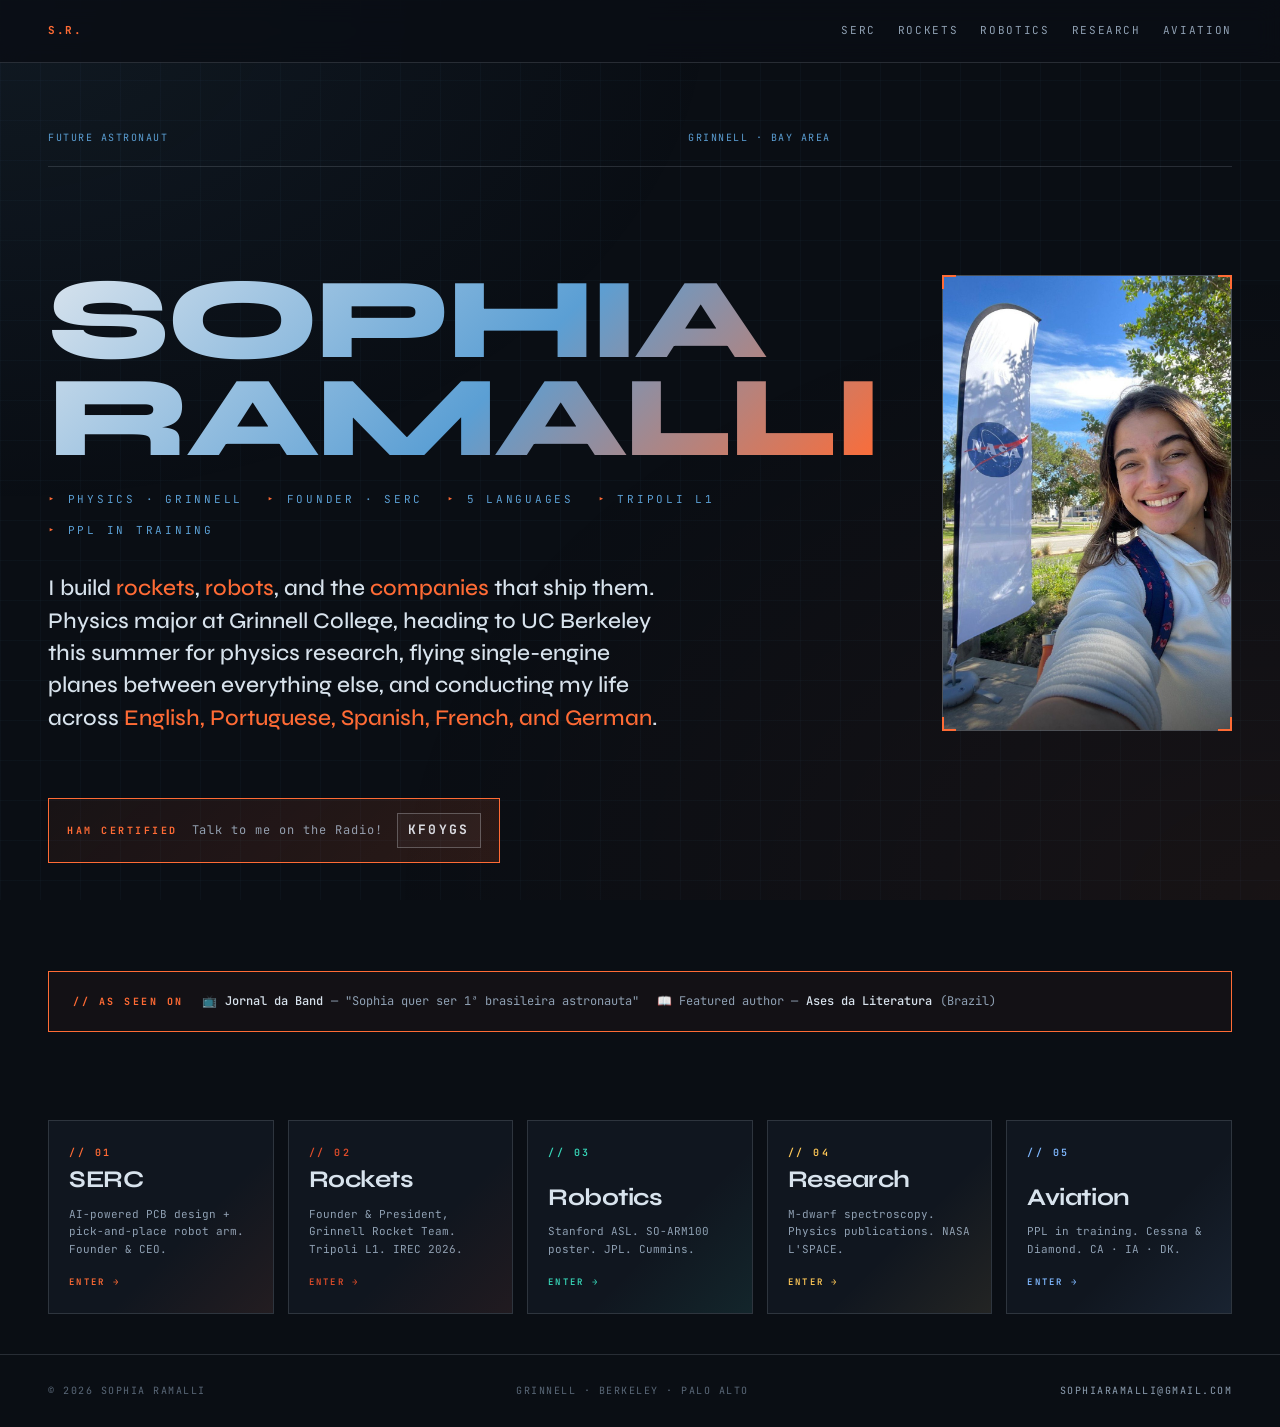
==== index.html @ 8f694594 "Update index.html" ====
<!DOCTYPE html>
<html lang="en">
<head>
<meta charset="UTF-8">
<meta name="viewport" content="width=device-width, initial-scale=1.0">
<meta name="description" content="Sophia Ramalli — Physics at Grinnell, Founder & CEO of SERC, rocket builder, aspiring astronaut, pilot in training.">
<meta property="og:title" content="Sophia Ramalli">
<meta property="og:description" content="Physics. Rockets. Robots. Research. Aviation.">
<title>Sophia Ramalli</title>
<link rel="preconnect" href="https://fonts.googleapis.com">
<link rel="preconnect" href="https://fonts.gstatic.com" crossorigin>
<link href="https://fonts.googleapis.com/css2?family=JetBrains+Mono:wght@400;500;600;700&family=Syne:wght@500;600;700;800&display=swap" rel="stylesheet">
<link rel="stylesheet" href="styles.css">
<style>
.home-wrap{min-height:100vh;padding:90px 48px 40px}
.home-inner{max-width:1400px;margin:0 auto}

.home-hero{padding:40px 0 40px;display:grid;grid-template-columns:1.2fr 1fr;gap:64px;align-items:center}
.home-meta{display:grid;grid-template-columns:1fr 1fr 1fr;gap:20px;padding-bottom:20px;border-bottom:1px solid var(--line);font-size:10px;letter-spacing:0.15em;text-transform:uppercase;color:var(--accent);margin-bottom:40px;grid-column:1/-1}
.home-meta .c{text-align:center;color:var(--text)}
.home-meta .r{text-align:right}

.home-name{font-family:'Syne',sans-serif;font-size:clamp(3rem,9vw,7.5rem);line-height:0.85;font-weight:800;letter-spacing:-0.035em;background:linear-gradient(135deg,var(--text) 0%,var(--accent) 55%,var(--hot) 100%);-webkit-background-clip:text;-webkit-text-fill-color:transparent;background-clip:text}
.home-tags{margin-top:24px;font-size:11px;letter-spacing:0.25em;text-transform:uppercase;color:var(--accent);display:flex;flex-wrap:wrap;gap:14px 24px}
.home-tags span::before{content:'▸ ';color:var(--hot)}
.home-bio{margin-top:32px;max-width:620px;font-family:'Syne',sans-serif;font-size:clamp(1.1rem,1.8vw,1.4rem);line-height:1.45;font-weight:500;color:var(--text)}
.home-bio em{color:var(--hot);font-style:normal}

.home-hero-img{position:relative;border:1px solid var(--line-strong)}
.home-hero-img img{display:block;width:100%;height:auto}
.home-hero-img .corner{position:absolute;width:14px;height:14px;border-color:var(--hot)}

.media-strip{margin-top:16px;padding:20px 24px;border:1px solid var(--hot);background:rgba(255,107,53,0.04);display:flex;gap:18px;align-items:center;flex-wrap:wrap;grid-column:1/-1}
.media-strip .label{font-size:10px;letter-spacing:0.25em;color:var(--hot);text-transform:uppercase;font-weight:700}
.media-strip .item{font-size:12px;color:var(--text-dim);display:flex;align-items:center;gap:8px}
.media-strip .item b{color:var(--text);font-weight:500}

/* tiles */
.tiles{display:grid;grid-template-columns:repeat(5,1fr);gap:14px;margin-top:48px}
.tile{position:relative;background:var(--bg-card);border:1px solid var(--line);padding:24px 20px;min-height:180px;display:flex;flex-direction:column;justify-content:space-between;transition:all .3s;overflow:hidden}
.tile::before{content:'';position:absolute;inset:0;background:linear-gradient(135deg,transparent 60%,var(--tile-color,var(--hot)) 100%);opacity:0.08;transition:opacity .3s;pointer-events:none}
.tile:hover{border-color:var(--tile-color,var(--hot));transform:translateY(-4px)}
.tile:hover::before{opacity:0.2}
.tile-num{font-size:10px;letter-spacing:0.25em;color:var(--tile-color);text-transform:uppercase;font-weight:600}
.tile-title{font-family:'Syne',sans-serif;font-size:1.5rem;font-weight:700;letter-spacing:-0.02em;color:var(--text);margin-top:auto}
.tile-desc{color:var(--text-dim);font-size:11px;line-height:1.6;margin-top:6px}
.tile-arrow{margin-top:16px;font-size:9px;letter-spacing:0.25em;text-transform:uppercase;color:var(--tile-color);font-weight:600}
.tile.serc    {--tile-color:#FF6B35}
.tile.rockets {--tile-color:#E14D2A}
.tile.robotics{--tile-color:#37D6B8}
.tile.research{--tile-color:#FFC857}
.tile.aviation{--tile-color:#7FB8FF}

@media(max-width:1100px){
  .home-hero{grid-template-columns:1fr;gap:32px}
  .tiles{grid-template-columns:repeat(3,1fr)}
}
@media(max-width:768px){
  .home-wrap{padding:80px 20px 30px}
  .tiles{grid-template-columns:repeat(2,1fr)}
  .media-strip{flex-direction:column;align-items:flex-start;gap:8px}
}
@media(max-width:480px){.tiles{grid-template-columns:1fr}}
</style>
</head>
<body class="page-home">

<nav>
  <a class="brand" href="index.html">S.R.</a>
  <div class="links">
    <a href="serc.html">SERC</a>
    <a href="rockets.html">Rockets</a>
    <a href="robotics.html">Robotics</a>
    <a href="research.html">Research</a>
    <a href="aviation.html">Aviation</a>
  </div>
</nav>

<main>
<div class="home-wrap">
<div class="home-inner">

  <div class="home-hero">
    <header class="home-meta">
      <div>Future Astronaut</div>
      <div class="r">Grinnell · Bay Area</div>
    </header>

    <div>
      <h1 class="home-name">SOPHIA<br>RAMALLI</h1>
      <div class="home-tags">
        <span>Physics · Grinnell</span>
        <span>Founder · SERC</span>
        <span>5 languages</span>
        <span>Tripoli L1</span>
        <span>PPL in training</span>
      </div>
      <p class="home-bio">
        I build <em>rockets</em>, <em>robots</em>, and the <em>companies</em> that ship them. Physics major at Grinnell College, heading to UC Berkeley this summer for physics research, flying single-engine planes between everything else, and conducting my life across <em>English, Portuguese, Spanish, French, and German</em>.
      </p>
    </div>

    <div class="home-hero-img">
      <span class="corner tl"></span><span class="corner tr"></span>
      <span class="corner bl"></span><span class="corner br"></span>
      <img src="images/nasa_flag_selfie.jpg" alt="Sophia at NASA, standing next to a NASA flag" loading="lazy">
    </div>

      <div class="ham-banner">
  <span class="ham-label">HAM CERTIFIED</span>
  <span class="ham-text">Talk to me on the Radio!</span>
  <span class="ham-call">KF0YGS</span>
</div>

    <div class="media-strip">
      <span class="label">// AS SEEN ON</span>
      <span class="item">📺 <b>Jornal da Band</b> — "Sophia quer ser 1ª brasileira astronauta"</span>
      <span class="item">📖 Featured author — <b>Ases da Literatura</b> (Brazil)</span>
    </div>
  </div>

  <div class="tiles">
    <a class="tile serc" href="serc.html">
      <div class="tile-num">// 01</div>
      <div>
        <div class="tile-title">SERC</div>
        <div class="tile-desc">AI-powered PCB design + pick-and-place robot arm. Founder &amp; CEO.</div>
        <div class="tile-arrow">Enter →</div>
      </div>
    </a>
    <a class="tile rockets" href="rockets.html">
      <div class="tile-num">// 02</div>
      <div>
        <div class="tile-title">Rockets</div>
        <div class="tile-desc">Founder &amp; President, Grinnell Rocket Team. Tripoli L1. IREC 2026.</div>
        <div class="tile-arrow">Enter →</div>
      </div>
    </a>
    <a class="tile robotics" href="robotics.html">
      <div class="tile-num">// 03</div>
      <div>
        <div class="tile-title">Robotics</div>
        <div class="tile-desc">Stanford ASL. SO-ARM100 poster. JPL. Cummins.</div>
        <div class="tile-arrow">Enter →</div>
      </div>
    </a>
    <a class="tile research" href="research.html">
      <div class="tile-num">// 04</div>
      <div>
        <div class="tile-title">Research</div>
        <div class="tile-desc">M-dwarf spectroscopy. Physics publications. NASA L'SPACE.</div>
        <div class="tile-arrow">Enter →</div>
      </div>
    </a>
    <a class="tile aviation" href="aviation.html">
      <div class="tile-num">// 05</div>
      <div>
        <div class="tile-title">Aviation</div>
        <div class="tile-desc">PPL in training. Cessna &amp; Diamond. CA · IA · DK.</div>
        <div class="tile-arrow">Enter →</div>
      </div>
    </a>
  </div>

</div>
</div>
</main>

<footer>
  <span>© 2026 Sophia Ramalli</span>
  <span>Grinnell · Berkeley · Palo Alto</span>
  <span><a href="mailto:sophiaramalli@gmail.com">sophiaramalli@gmail.com</a></span>
</footer>

</body>
</html>
---- styles.css ----
/* ===== BASE ===== */
*,*::before,*::after{margin:0;padding:0;box-sizing:border-box}
:root{
  --bg:#0A0E14;
  --bg-alt:#0E141C;
  --bg-card:#10161F;
  --text:#D8E3ED;
  --text-dim:#8FA0B3;
  --text-mute:#5A6878;
  --accent:#5B9FD4;
  --hot:#FF6B35;
  --hot-dim:rgba(255,107,53,0.12);
  --line:rgba(216,227,237,0.15);
  --line-strong:rgba(216,227,237,0.3);
}
html{scroll-behavior:smooth}
body{
  background:var(--bg);color:var(--text);
  font-family:'JetBrains Mono',monospace;font-size:14px;line-height:1.6;
  overflow-x:hidden;min-height:100vh;
  --theme-accent:var(--hot);
}
body.page-home     {--theme-accent:#FF6B35}
body.page-serc     {--theme-accent:#FF6B35}
body.page-rockets  {--theme-accent:#E14D2A}
body.page-robotics {--theme-accent:#37D6B8}
body.page-research {--theme-accent:#FFC857}
body.page-industry {--theme-accent:#A78BFA}
body.page-impact   {--theme-accent:#F472B6}
body.page-aviation {--theme-accent:#7FB8FF}

body::before{content:'';position:fixed;inset:0;background-image:linear-gradient(rgba(100,160,200,0.04) 1px,transparent 1px),linear-gradient(90deg,rgba(100,160,200,0.04) 1px,transparent 1px);background-size:40px 40px;pointer-events:none;z-index:0}
body::after{content:'';position:fixed;inset:0;background:radial-gradient(ellipse at top left,rgba(91,159,212,0.08) 0%,transparent 40%),radial-gradient(ellipse at bottom right,rgba(255,107,53,0.06) 0%,transparent 50%);pointer-events:none;z-index:0}
main,nav,footer{position:relative;z-index:1}
a{color:inherit;text-decoration:none}

/* ===== NAV ===== */
nav{position:fixed;top:0;left:0;right:0;z-index:100;padding:18px 48px;display:flex;justify-content:space-between;align-items:center;background:rgba(10,14,20,0.85);backdrop-filter:blur(12px);border-bottom:1px solid var(--line);font-size:11px;letter-spacing:0.15em;text-transform:uppercase}
nav .brand{color:var(--theme-accent);font-weight:700}
nav .links{display:flex;gap:22px}
nav .links a{color:var(--text-dim);transition:color .2s;padding:4px 0}
nav .links a:hover{color:var(--theme-accent)}
nav .links a.active{color:var(--text);border-bottom:1px solid var(--theme-accent)}
@media(max-width:900px){nav{padding:14px 18px;font-size:10px}nav .links{gap:10px}}
@media(max-width:520px){nav .links{display:none}nav::after{content:'☰';color:var(--theme-accent);font-size:18px}}

/* ===== FRAME CORNERS ===== */
.corner{position:absolute;width:16px;height:16px;border-color:var(--theme-accent);pointer-events:none}
.corner.tl{top:-1px;left:-1px;border-top:2px solid;border-left:2px solid}
.corner.tr{top:-1px;right:-1px;border-top:2px solid;border-right:2px solid}
.corner.bl{bottom:-1px;left:-1px;border-bottom:2px solid;border-left:2px solid}
.corner.br{bottom:-1px;right:-1px;border-bottom:2px solid;border-right:2px solid}

/* ===== PAGE HEADER ===== */
.page-header{padding:140px 48px 40px;max-width:1400px;margin:0 auto}
.page-header .crumb{font-size:11px;letter-spacing:0.25em;color:var(--theme-accent);text-transform:uppercase;margin-bottom:24px}
.page-header h1{font-family:'Syne',sans-serif;font-size:clamp(3rem,9vw,7rem);font-weight:800;letter-spacing:-0.03em;line-height:0.9;background:linear-gradient(135deg,var(--text) 0%,var(--accent) 55%,var(--theme-accent) 100%);-webkit-background-clip:text;-webkit-text-fill-color:transparent;background-clip:text}
.page-header .tagline{margin-top:24px;color:var(--text-dim);font-size:1rem;max-width:720px;line-height:1.7}
.page-header .tagline em{color:var(--text);font-style:normal;font-weight:500}
@media(max-width:768px){.page-header{padding:110px 20px 30px}}

.ham-banner{
  display:flex;
  align-items:center;
  gap:14px;
  flex-wrap:wrap;
  margin-bottom:28px;
  padding:14px 18px;
  border:1px solid var(--hot);
  background:rgba(255,107,53,0.06);
  width:fit-content;
  position:relative;
  overflow:hidden;
}

.ham-banner::before{
  content:'';
  position:absolute;
  inset:0;
  background:linear-gradient(
    135deg,
    transparent 0%,
    rgba(255,107,53,0.08) 100%
  );
  pointer-events:none;
}

.ham-label{
  font-size:10px;
  letter-spacing:0.25em;
  text-transform:uppercase;
  color:var(--hot);
  font-weight:700;
}

.ham-text{
  font-size:12px;
  color:var(--text-dim);
  letter-spacing:0.08em;
}

.ham-call{
  font-family:'JetBrains Mono', monospace;
  font-size:13px;
  font-weight:700;
  letter-spacing:0.18em;
  color:var(--text);
  padding:6px 10px;
  border:1px solid var(--line-strong);
  background:rgba(255,255,255,0.03);
}

/* ===== SECTIONS ===== */
section.block{padding:48px 48px 64px;max-width:1400px;margin:0 auto}
@media(max-width:768px){section.block{padding:32px 20px}}
.section-title{display:flex;align-items:baseline;gap:16px;margin-bottom:40px;padding-bottom:14px;border-bottom:1px solid var(--line-strong)}
.section-title .num{font-size:11px;letter-spacing:0.25em;color:var(--theme-accent)}
.section-title h2{font-family:'Syne',sans-serif;font-size:clamp(1.6rem,3.5vw,2.4rem);font-weight:700;letter-spacing:-0.02em;color:var(--text)}

/* ===== TELEMETRY STRIP ===== */
.tele-row{display:grid;grid-template-columns:repeat(4,1fr);gap:16px;margin:32px 0}
.tele{padding:16px 18px;border-left:2px solid var(--theme-accent);background:var(--bg-alt)}
.tele .l{font-size:9px;letter-spacing:0.25em;color:var(--accent);text-transform:uppercase}
.tele .v{font-family:'Syne',sans-serif;font-size:clamp(1.3rem,2.6vw,1.8rem);font-weight:700;color:var(--text);margin-top:6px;line-height:1}
@media(max-width:768px){.tele-row{grid-template-columns:repeat(2,1fr)}}

/* ===== CARDS ===== */
.card{background:var(--bg-card);border:1px solid var(--line);padding:28px;transition:border-color .3s,transform .3s}
.card:hover{border-color:var(--theme-accent);transform:translateY(-2px)}
.card-tag{font-size:10px;letter-spacing:0.25em;color:var(--theme-accent);text-transform:uppercase;margin-bottom:10px}
.card h3{font-family:'Syne',sans-serif;font-size:1.4rem;font-weight:700;letter-spacing:-0.015em;margin-bottom:8px;color:var(--text)}
.card p{color:var(--text-dim);font-size:13px;line-height:1.7}
.card .meta{margin-top:18px;padding-top:14px;border-top:1px solid var(--line);display:flex;gap:24px;font-size:10px;letter-spacing:0.15em;text-transform:uppercase;color:var(--accent);flex-wrap:wrap}
.card .meta b{color:var(--text);font-weight:500;display:block;font-size:13px;margin-top:4px}

/* ===== IMAGES ===== */
.img-wrap{position:relative;overflow:hidden;background:var(--bg-alt);border:1px solid var(--line)}
.img-wrap img{display:block;width:100%;height:auto;transition:transform .6s ease}
.img-wrap:hover img{transform:scale(1.03)}
.img-wrap .caption{position:absolute;left:0;right:0;bottom:0;padding:14px 18px;background:linear-gradient(transparent,rgba(10,14,20,0.95));font-size:11px;letter-spacing:0.1em;color:var(--text);text-transform:uppercase;line-height:1.5}
.img-wrap .caption b{color:var(--theme-accent);font-weight:600}
.img-hero{margin:32px 0;position:relative}
.img-hero img{width:100%;height:auto;display:block;border:1px solid var(--line-strong)}

/* ===== TIMELINE ===== */
.timeline{display:flex;flex-direction:column}
.tl-item{display:grid;grid-template-columns:160px 1fr;gap:32px;padding:22px 0;border-top:1px solid var(--line);transition:border-color .3s}
.tl-item:hover{border-top-color:var(--theme-accent)}
.tl-item:first-child{border-top:1px solid var(--line-strong)}
.tl-date{font-size:11px;letter-spacing:0.15em;color:var(--accent);text-transform:uppercase;padding-top:4px}
.tl-content .role{font-family:'Syne',sans-serif;font-size:1.3rem;font-weight:600;color:var(--text);letter-spacing:-0.01em}
.tl-content .org{color:var(--theme-accent);font-size:11px;letter-spacing:0.15em;text-transform:uppercase;margin-top:4px}
.tl-content .desc{color:var(--text-dim);margin-top:10px;font-size:13px;line-height:1.7}
@media(max-width:768px){.tl-item{grid-template-columns:1fr;gap:8px}}

/* ===== MEDIA STRIP (home) ===== */
.media-badges{display:flex;gap:10px;flex-wrap:wrap;margin-top:24px}
.media-badge{display:inline-flex;align-items:center;gap:8px;padding:6px 14px;border:1px solid var(--theme-accent);color:var(--theme-accent);font-size:10px;letter-spacing:0.2em;text-transform:uppercase;font-weight:600}

/* ===== FOOTER ===== */
footer{padding:28px 48px;border-top:1px solid var(--line);display:flex;justify-content:space-between;font-size:10px;letter-spacing:0.15em;text-transform:uppercase;color:var(--text-mute);gap:12px}
footer a{color:var(--text-dim)}
footer a:hover{color:var(--theme-accent)}
@media(max-width:768px){footer{padding:20px 18px;flex-direction:column;gap:6px;text-align:center}}

/* ===== GROUP DIVIDERS (subsection labels) ===== */
.group-divider{
  max-width:1400px;margin:48px auto 8px;padding:0 48px;
  display:flex;align-items:center;gap:18px;
  font-family:'JetBrains Mono',monospace;font-size:10px;letter-spacing:0.35em;text-transform:uppercase;
  color:var(--theme-accent);font-weight:700;
}
.group-divider::before{content:'';flex:0 0 28px;height:1px;background:var(--theme-accent);opacity:0.5}
.group-divider::after{content:'';flex:1;height:1px;background:var(--line)}
@media(max-width:768px){.group-divider{padding:0 20px;margin-top:32px}}

/* ===== REVEAL ===== */
@media(prefers-reduced-motion:no-preference){.reveal{opacity:0;transform:translateY(20px);transition:opacity .8s ease,transform .8s ease}.reveal.in{opacity:1;transform:translateY(0)}}

/* ===== CTA ===== */
.cta{display:inline-block;padding:12px 24px;border:1px solid var(--theme-accent);color:var(--theme-accent);font-size:11px;letter-spacing:0.2em;text-transform:uppercase;font-weight:600;transition:all .2s}
.cta:hover{background:var(--theme-accent);color:var(--bg)}
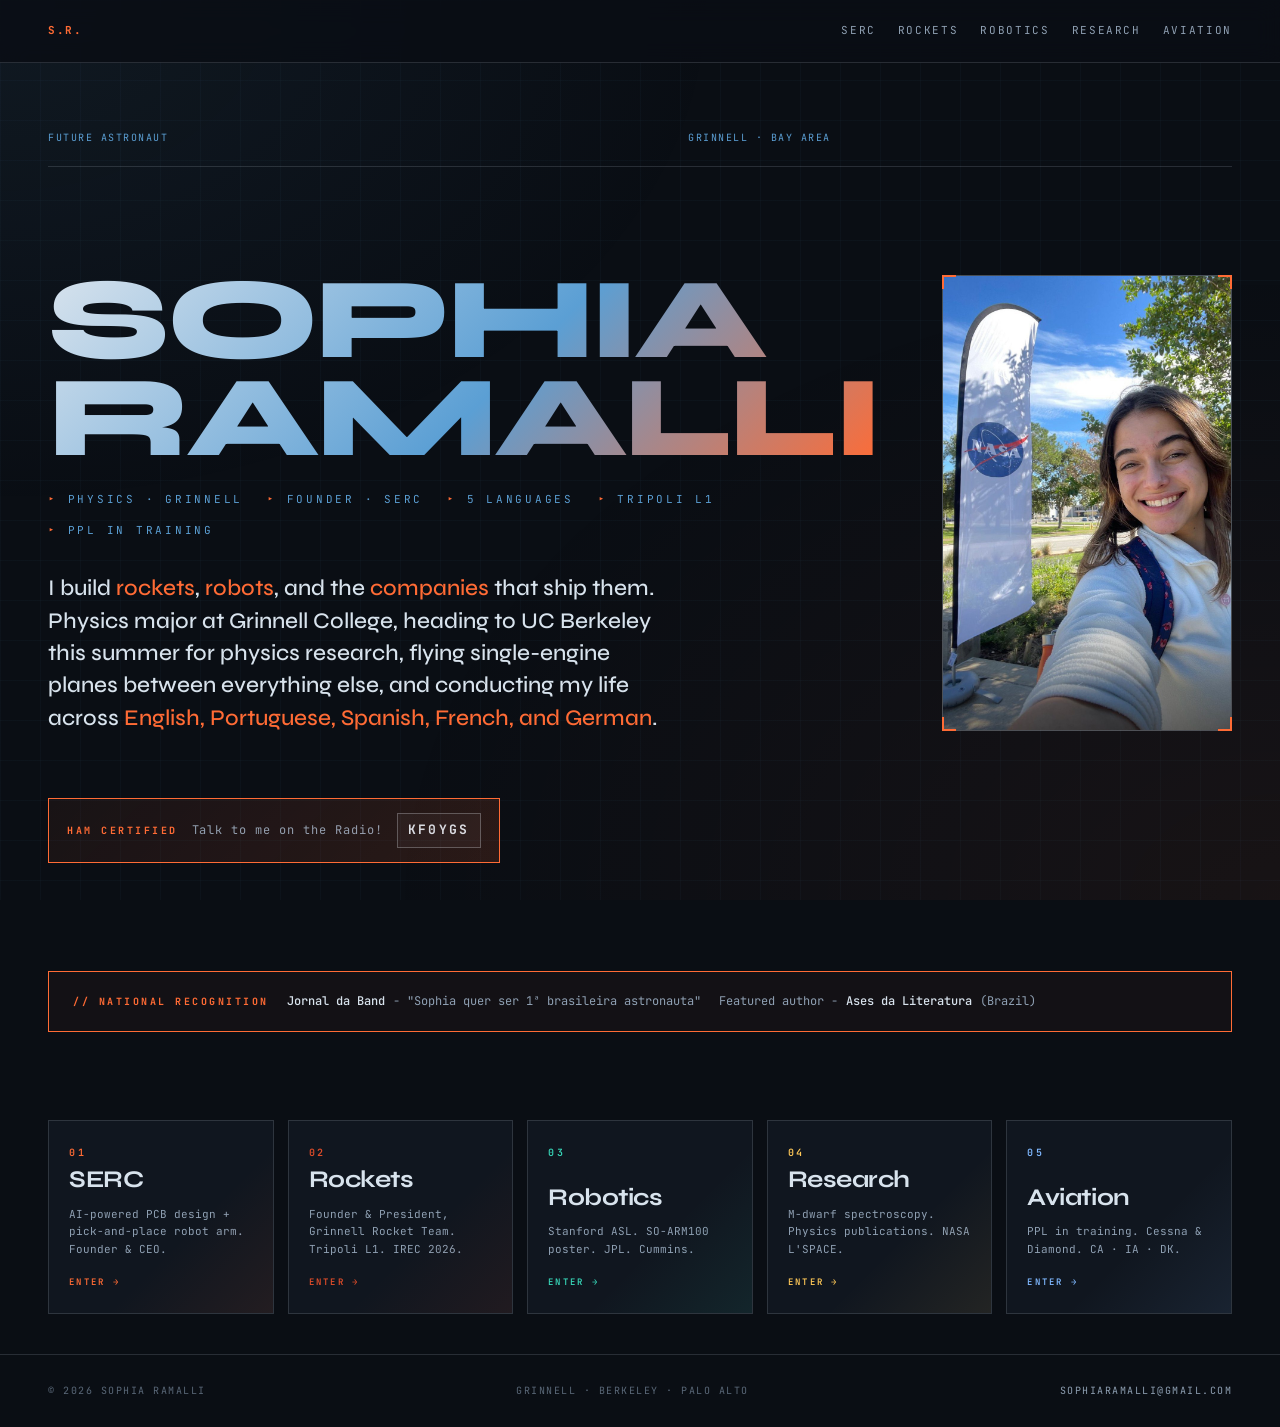
==== commit b8f46798: "Update index.html" ====
--- a/index.html
+++ b/index.html
@@ -113,15 +113,15 @@
 </div>
 
     <div class="media-strip">
-      <span class="label">// AS SEEN ON</span>
-      <span class="item">📺 <b>Jornal da Band</b> — "Sophia quer ser 1ª brasileira astronauta"</span>
-      <span class="item">📖 Featured author — <b>Ases da Literatura</b> (Brazil)</span>
+      <span class="label">// National Recognition </span>
+      <span class="item"><b>Jornal da Band</b> - "Sophia quer ser 1ª brasileira astronauta"</span>
+      <span class="item">Featured author - <b>Ases da Literatura</b> (Brazil)</span>
     </div>
   </div>
 
   <div class="tiles">
     <a class="tile serc" href="serc.html">
-      <div class="tile-num">// 01</div>
+      <div class="tile-num">01</div>
       <div>
         <div class="tile-title">SERC</div>
         <div class="tile-desc">AI-powered PCB design + pick-and-place robot arm. Founder &amp; CEO.</div>
@@ -129,7 +129,7 @@
       </div>
     </a>
     <a class="tile rockets" href="rockets.html">
-      <div class="tile-num">// 02</div>
+      <div class="tile-num">02</div>
       <div>
         <div class="tile-title">Rockets</div>
         <div class="tile-desc">Founder &amp; President, Grinnell Rocket Team. Tripoli L1. IREC 2026.</div>
@@ -137,7 +137,7 @@
       </div>
     </a>
     <a class="tile robotics" href="robotics.html">
-      <div class="tile-num">// 03</div>
+      <div class="tile-num">03</div>
       <div>
         <div class="tile-title">Robotics</div>
         <div class="tile-desc">Stanford ASL. SO-ARM100 poster. JPL. Cummins.</div>
@@ -145,7 +145,7 @@
       </div>
     </a>
     <a class="tile research" href="research.html">
-      <div class="tile-num">// 04</div>
+      <div class="tile-num">04</div>
       <div>
         <div class="tile-title">Research</div>
         <div class="tile-desc">M-dwarf spectroscopy. Physics publications. NASA L'SPACE.</div>
@@ -153,7 +153,7 @@
       </div>
     </a>
     <a class="tile aviation" href="aviation.html">
-      <div class="tile-num">// 05</div>
+      <div class="tile-num">05</div>
       <div>
         <div class="tile-title">Aviation</div>
         <div class="tile-desc">PPL in training. Cessna &amp; Diamond. CA · IA · DK.</div>
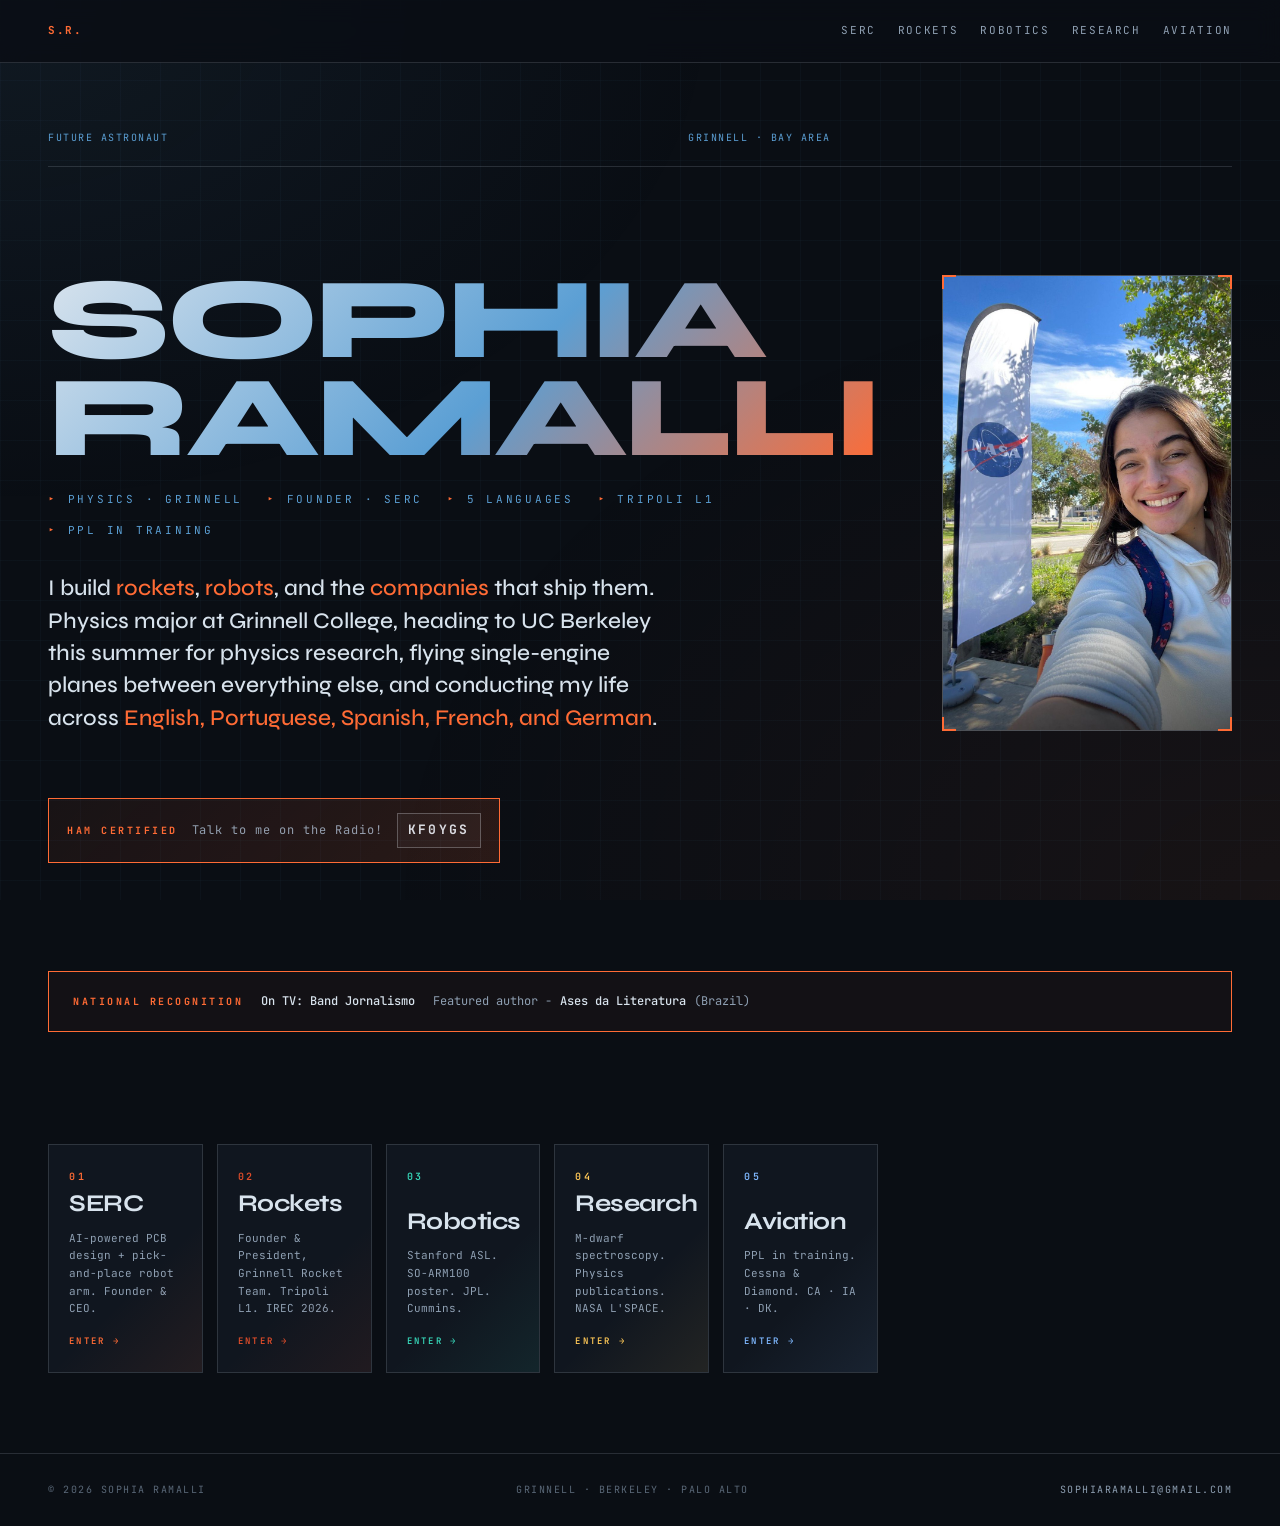
==== commit 529efc31: "Update index.html" ====
--- a/index.html
+++ b/index.html
@@ -3,7 +3,7 @@
 <head>
 <meta charset="UTF-8">
 <meta name="viewport" content="width=device-width, initial-scale=1.0">
-<meta name="description" content="Sophia Ramalli — Physics at Grinnell, Founder & CEO of SERC, rocket builder, aspiring astronaut, pilot in training.">
+<meta name="description" content="Sophia Ramalli - Physics at Grinnell, Founder & CEO of SERC, rocket builder, aspiring astronaut, pilot in training.">
 <meta property="og:title" content="Sophia Ramalli">
 <meta property="og:description" content="Physics. Rockets. Robots. Research. Aviation.">
 <title>Sophia Ramalli</title>
@@ -112,12 +112,17 @@
   <span class="ham-call">KF0YGS</span>
 </div>
 
-    <div class="media-strip">
-      <span class="label">// National Recognition </span>
-      <span class="item"><b>Jornal da Band</b> - "Sophia quer ser 1ª brasileira astronauta"</span>
-      <span class="item">Featured author - <b>Ases da Literatura</b> (Brazil)</span>
-    </div>
-  </div>
+  <div class="media-strip">
+  <span class="label">National Recognition</span>
+
+  <a class="item" href="https://www.youtube.com/watch?v=6W0jC7w1Iyk" target="_blank" rel="noopener noreferrer">
+    <b>On TV: Band Jornalismo</b>
+  </a>
+
+  <a class="item" href="https://asesdaliteratura.com/nosso-catalogo/eles-querem-me-ouvir/" target="_blank" rel="noopener noreferrer">
+    Featured author - <b>Ases da Literatura</b> (Brazil)
+  </a>
+</div>
 
   <div class="tiles">
     <a class="tile serc" href="serc.html">
--- a/styles.css
+++ b/styles.css
@@ -110,6 +110,85 @@
   background:rgba(255,255,255,0.03);
 }
 
+.access-grid{
+  display:grid;
+  grid-template-columns:repeat(2,minmax(0,1fr));
+  gap:20px;
+  margin-top:24px;
+}
+
+.access-card{
+  display:block;
+  padding:30px;
+  border:1px solid rgba(255,255,255,0.12);
+  background:linear-gradient(180deg,#0B1D3A 0%, #081427 100%);
+  text-decoration:none;
+  color:#F5F7FA;
+  transition:
+    transform .18s ease,
+    border-color .18s ease,
+    box-shadow .18s ease,
+    background .18s ease;
+  position:relative;
+  overflow:hidden;
+}
+
+.access-card::before{
+  content:"";
+  position:absolute;
+  inset:0;
+  background:linear-gradient(
+    135deg,
+    rgba(255,255,255,0.06),
+    transparent 40%
+  );
+  pointer-events:none;
+}
+
+.access-card:hover{
+  transform:translateY(-5px);
+  border-color:rgba(255,255,255,0.22);
+  box-shadow:0 12px 30px rgba(0,0,0,0.28);
+  background:linear-gradient(180deg,#10264A 0%, #0A1830 100%);
+}
+
+.access-label{
+  font-size:11px;
+  letter-spacing:.14em;
+  color:#9FB3D1;
+  margin-bottom:14px;
+}
+
+.access-card h3{
+  margin-bottom:12px;
+  color:#FFFFFF;
+}
+
+.access-card p{
+  font-size:14px;
+  line-height:1.7;
+  color:#C8D1DC;
+}
+
+.access-link{
+  display:inline-block;
+  margin-top:20px;
+  font-weight:600;
+  color:#FFFFFF;
+}
+
+@media(max-width:900px){
+  .access-grid{
+    grid-template-columns:1fr;
+  }
+}
+
+@media(max-width:900px){
+  .access-grid{
+    grid-template-columns:1fr;
+  }
+}
+
 /* ===== SECTIONS ===== */
 section.block{padding:48px 48px 64px;max-width:1400px;margin:0 auto}
 @media(max-width:768px){section.block{padding:32px 20px}}
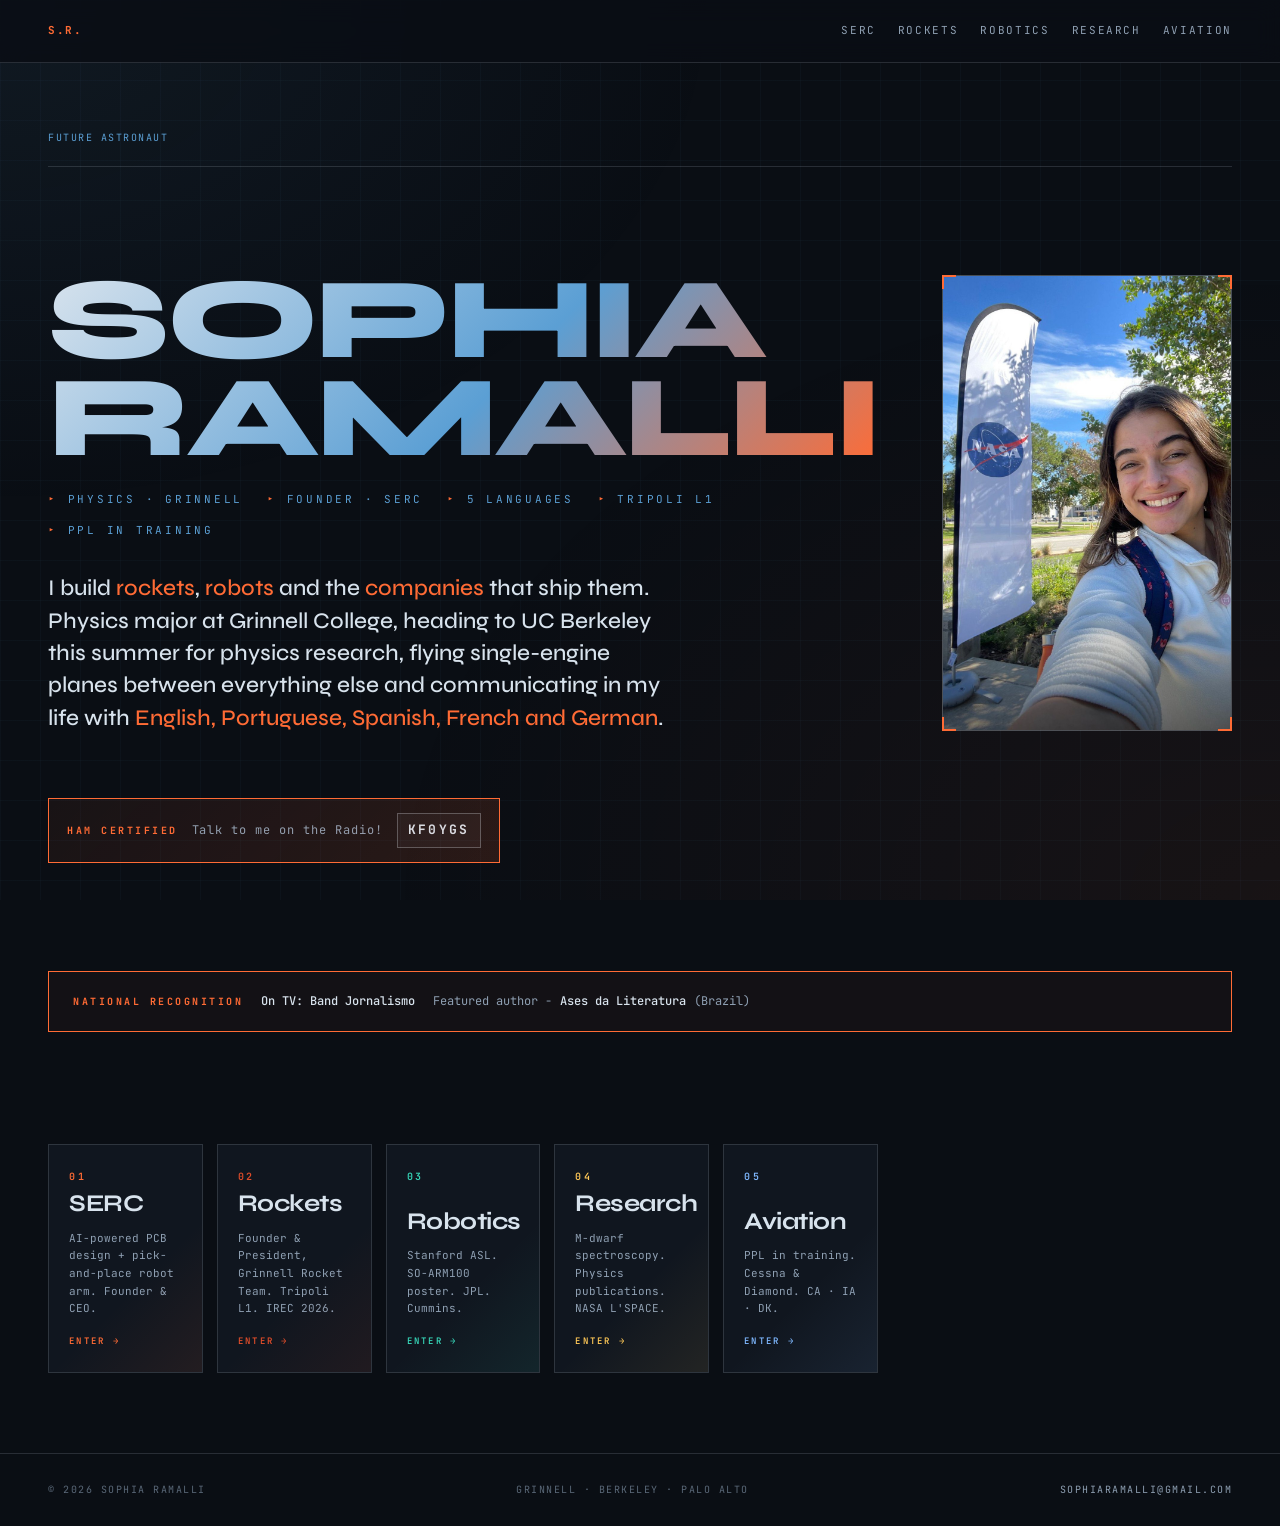
==== commit f732d690: "Update index.html" ====
--- a/index.html
+++ b/index.html
@@ -83,7 +83,6 @@
   <div class="home-hero">
     <header class="home-meta">
       <div>Future Astronaut</div>
-      <div class="r">Grinnell · Bay Area</div>
     </header>
 
     <div>
@@ -96,7 +95,7 @@
         <span>PPL in training</span>
       </div>
       <p class="home-bio">
-        I build <em>rockets</em>, <em>robots</em>, and the <em>companies</em> that ship them. Physics major at Grinnell College, heading to UC Berkeley this summer for physics research, flying single-engine planes between everything else, and conducting my life across <em>English, Portuguese, Spanish, French, and German</em>.
+        I build <em>rockets</em>, <em>robots</em> and the <em>companies</em> that ship them. Physics major at Grinnell College, heading to UC Berkeley this summer for physics research, flying single-engine planes between everything else and communicating in my life with <em>English, Portuguese, Spanish, French and German</em>.
       </p>
     </div>
 
--- a/styles.css
+++ b/styles.css
@@ -189,6 +189,30 @@
   }
 }
 
+.media-strip .item{
+  font-size:12px;
+  color:var(--text-dim);
+  display:flex;
+  align-items:center;
+  gap:8px;
+  text-decoration:none;
+  transition:all .25s ease;
+}
+
+.media-strip .item:hover{
+  color:var(--hot);
+  transform:translateY(-1px);
+}
+
+.media-strip .item b{
+  color:var(--text);
+  font-weight:500;
+}
+
+.media-strip .item:hover b{
+  color:var(--hot);
+}
+
 /* ===== SECTIONS ===== */
 section.block{padding:48px 48px 64px;max-width:1400px;margin:0 auto}
 @media(max-width:768px){section.block{padding:32px 20px}}
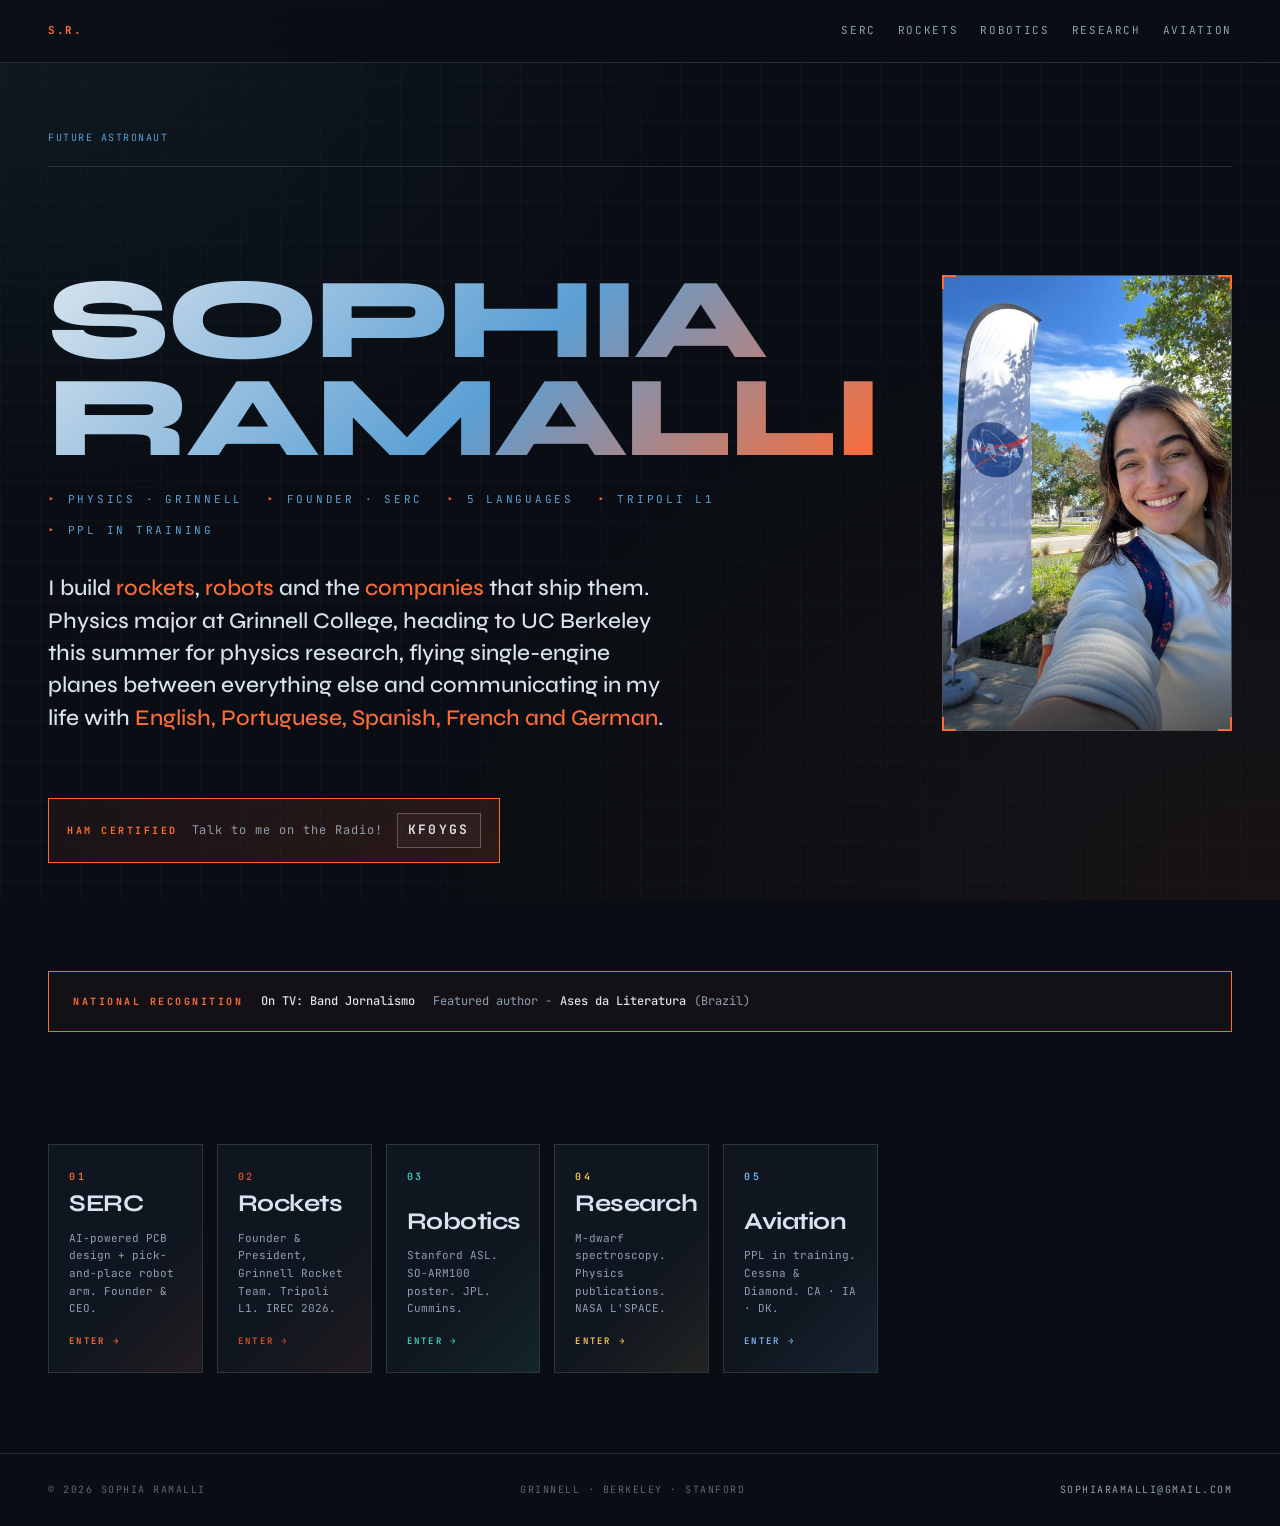
==== commit 59f67f24: "Update index.html" ====
--- a/index.html
+++ b/index.html
@@ -172,7 +172,7 @@
 
 <footer>
   <span>© 2026 Sophia Ramalli</span>
-  <span>Grinnell · Berkeley · Palo Alto</span>
+  <span>Grinnell · Berkeley · Stanford</span>
   <span><a href="mailto:sophiaramalli@gmail.com">sophiaramalli@gmail.com</a></span>
 </footer>
 
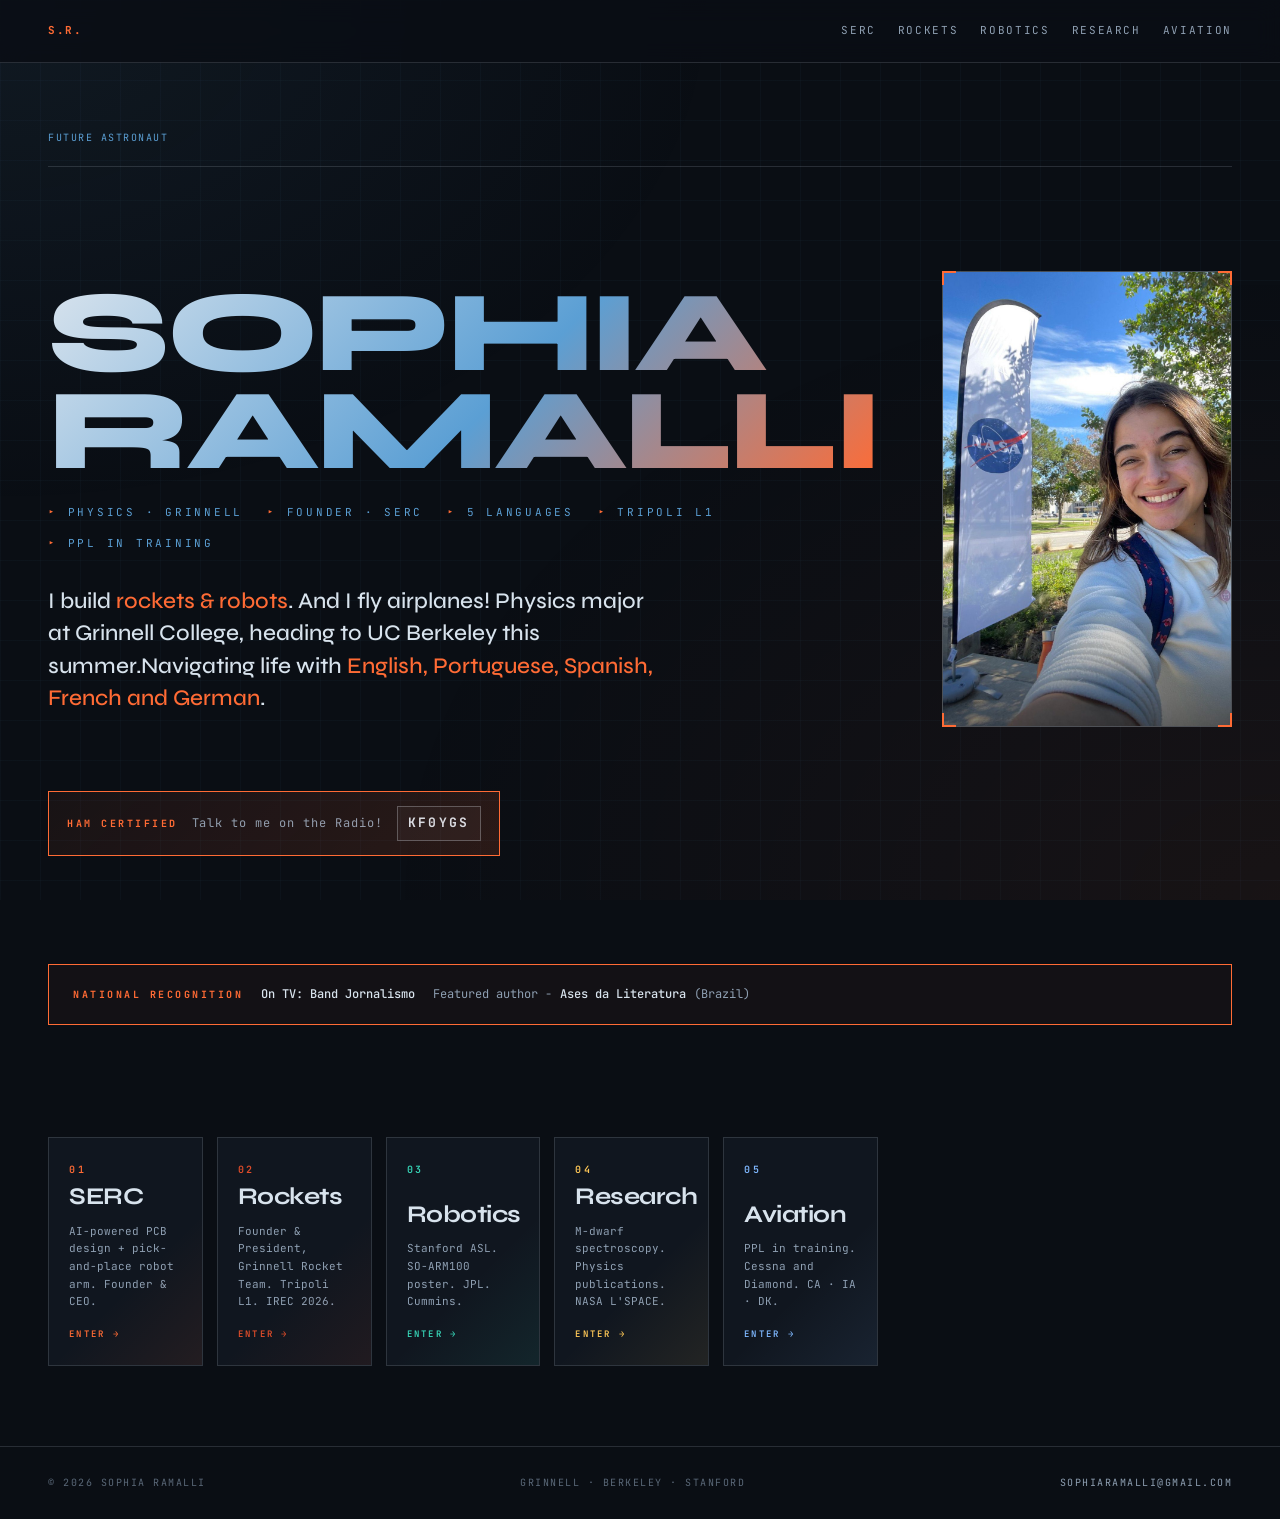
==== commit a9f8e343: "Update index.html" ====
--- a/index.html
+++ b/index.html
@@ -95,7 +95,7 @@
         <span>PPL in training</span>
       </div>
       <p class="home-bio">
-        I build <em>rockets</em>, <em>robots</em> and the <em>companies</em> that ship them. Physics major at Grinnell College, heading to UC Berkeley this summer for physics research, flying single-engine planes between everything else and communicating in my life with <em>English, Portuguese, Spanish, French and German</em>.
+        I build <em>rockets & robots</em>. And I fly airplanes! Physics major at Grinnell College, heading to UC Berkeley this summer.Navigating life with <em>English, Portuguese, Spanish, French and German</em>.
       </p>
     </div>
 
@@ -160,7 +160,7 @@
       <div class="tile-num">05</div>
       <div>
         <div class="tile-title">Aviation</div>
-        <div class="tile-desc">PPL in training. Cessna &amp; Diamond. CA · IA · DK.</div>
+        <div class="tile-desc">PPL in training. Cessna and Diamond. CA · IA · DK.</div>
         <div class="tile-arrow">Enter →</div>
       </div>
     </a>
--- a/styles.css
+++ b/styles.css
@@ -213,6 +213,86 @@
   color:var(--hot);
 }
 
+/* ===== ACADEMY BOX ===== */
+.academy-box {
+  position: relative;
+  background: var(--bg-card);
+  border: 1px solid var(--line);
+  padding: 40px;
+  margin: 20px 0;
+  overflow: hidden;
+  /* Subtle glow using your aviation blue */
+  box-shadow: inset 0 0 30px rgba(127, 184, 255, 0.03);
+}
+
+.status-badge {
+  display: inline-block;
+  padding: 4px 12px;
+  background: rgba(127, 184, 255, 0.1);
+  border: 1px solid var(--theme-accent);
+  color: var(--theme-accent);
+  font-size: 10px;
+  letter-spacing: 0.2em;
+  text-transform: uppercase;
+  font-weight: 700;
+  margin-bottom: 24px;
+}
+
+.academy-info .label {
+  display: block;
+  font-size: 11px;
+  letter-spacing: 0.15em;
+  color: var(--text-mute);
+  text-transform: uppercase;
+  margin-bottom: 8px;
+}
+
+.academy-info h3 {
+  font-family: 'Syne', sans-serif;
+  font-size: clamp(1.5rem, 4vw, 2.2rem);
+  font-weight: 700;
+  color: var(--text);
+  margin-bottom: 16px;
+  line-height: 1.1;
+}
+
+.academy-info p {
+  color: var(--text-dim);
+  font-size: 14px;
+  line-height: 1.7;
+  max-width: 600px;
+}
+
+.academy-cta {
+  display: inline-flex;
+  align-items: center;
+  gap: 12px;
+  margin-top: 32px;
+  font-size: 11px;
+  letter-spacing: 0.2em;
+  text-transform: uppercase;
+  color: var(--theme-accent);
+  font-weight: 700;
+  transition: all 0.3s ease;
+}
+
+.academy-cta span {
+  transition: transform 0.3s ease;
+}
+
+.academy-cta:hover {
+  letter-spacing: 0.25em;
+}
+
+.academy-cta:hover span {
+  transform: translateX(8px);
+}
+
+/* Mobile tweak */
+@media(max-width: 768px) {
+  .academy-box { padding: 30px 20px; }
+}
+
 /* ===== SECTIONS ===== */
 section.block{padding:48px 48px 64px;max-width:1400px;margin:0 auto}
 @media(max-width:768px){section.block{padding:32px 20px}}
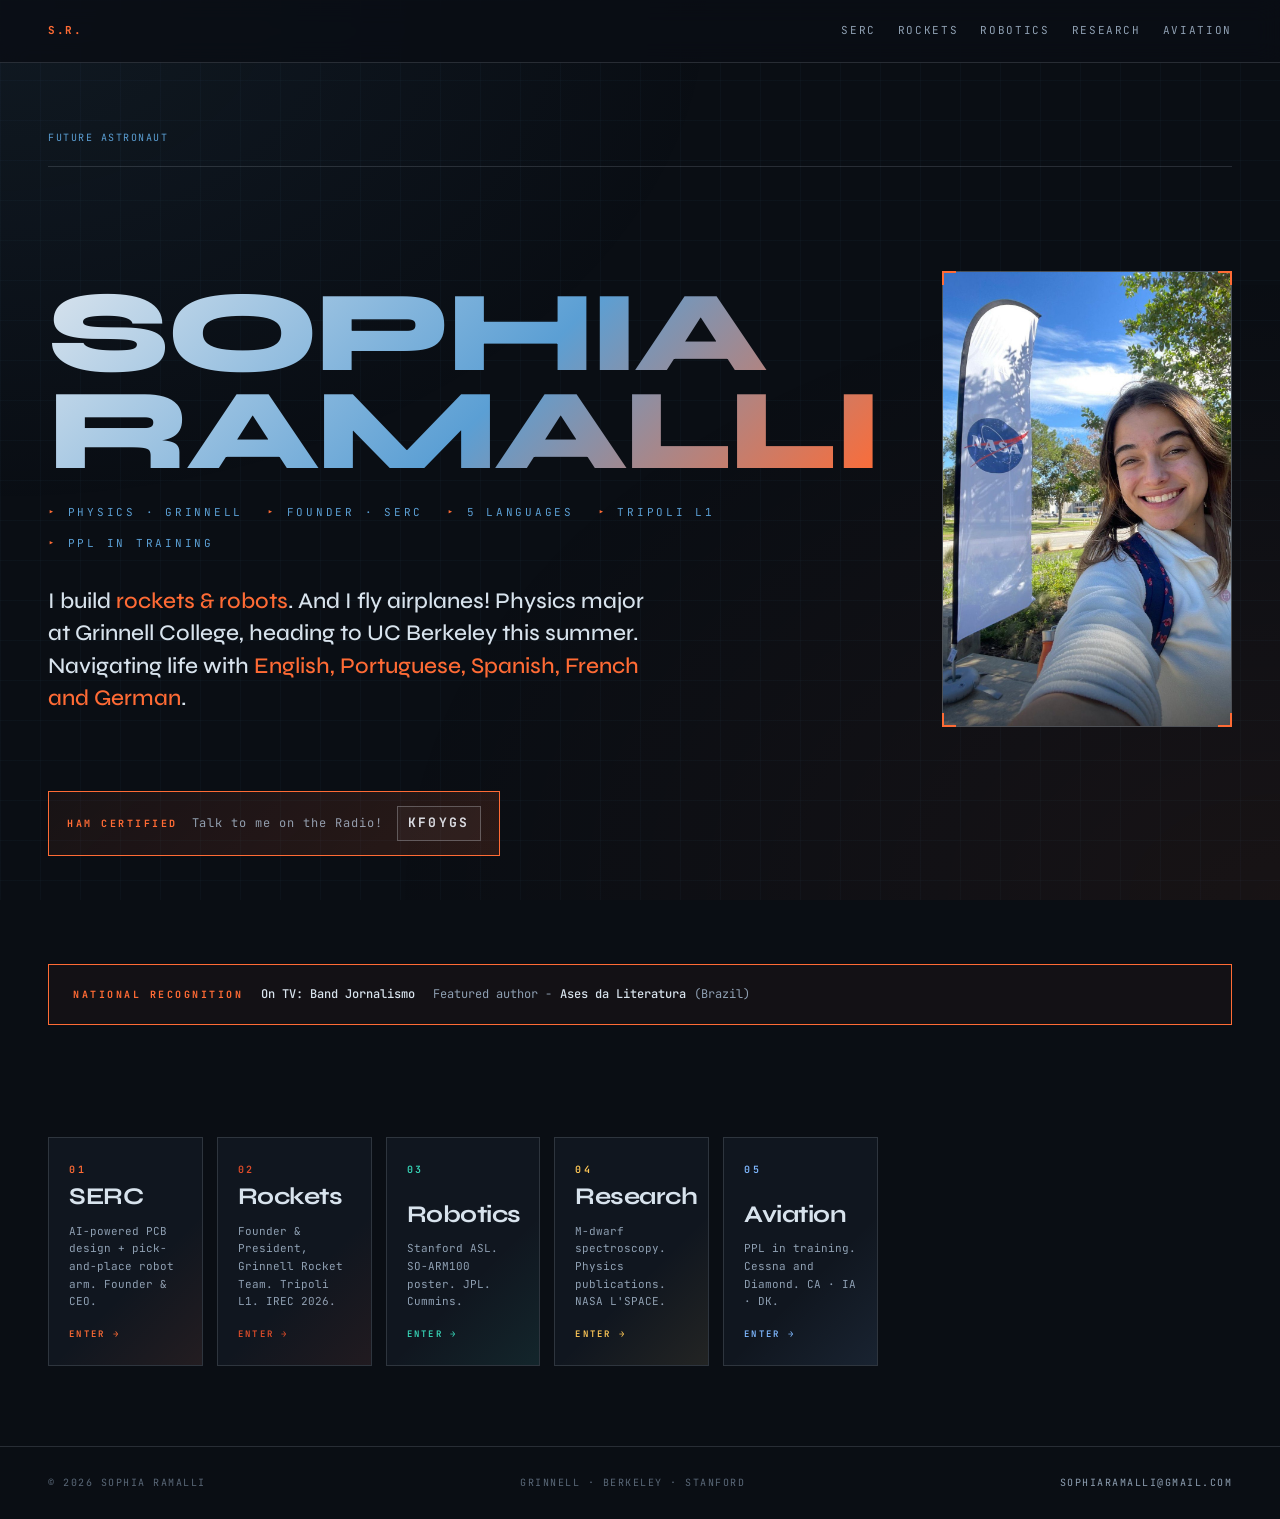
==== commit 0903085b: "Update index.html" ====
--- a/index.html
+++ b/index.html
@@ -95,7 +95,7 @@
         <span>PPL in training</span>
       </div>
       <p class="home-bio">
-        I build <em>rockets & robots</em>. And I fly airplanes! Physics major at Grinnell College, heading to UC Berkeley this summer.Navigating life with <em>English, Portuguese, Spanish, French and German</em>.
+        I build <em>rockets & robots</em>. And I fly airplanes! Physics major at Grinnell College, heading to UC Berkeley this summer. Navigating life with <em>English, Portuguese, Spanish, French and German</em>.
       </p>
     </div>
 
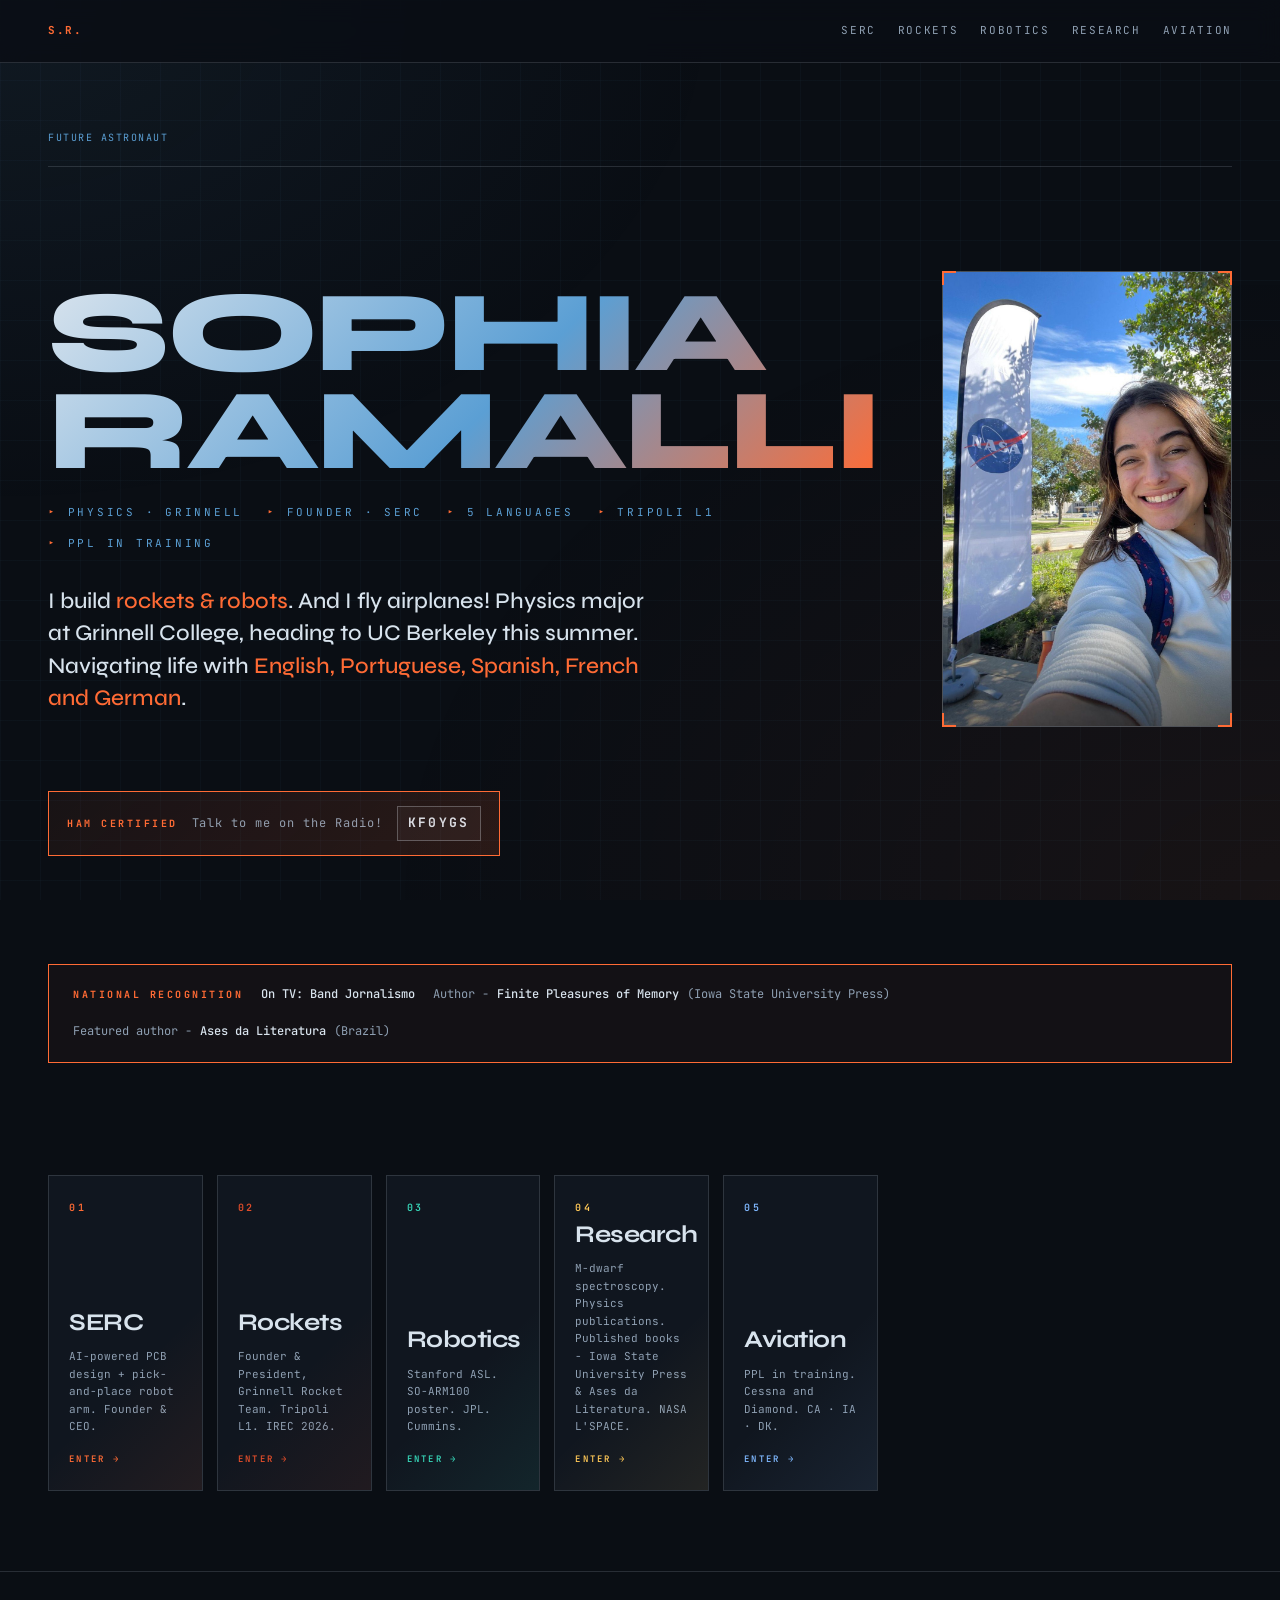
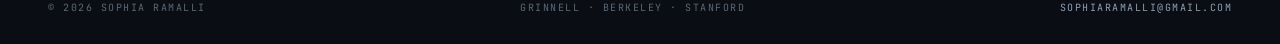
==== commit e5452388: "Update index.html" ====
--- a/index.html
+++ b/index.html
@@ -118,6 +118,10 @@
     <b>On TV: Band Jornalismo</b>
   </a>
 
+  <a class="item" href="https://www.iastatedigitalpress.com/plugins/books/217/" target="_blank" rel="noopener noreferrer">
+    Author - <b>Finite Pleasures of Memory</b> (Iowa State University Press)
+  </a>
+
   <a class="item" href="https://asesdaliteratura.com/nosso-catalogo/eles-querem-me-ouvir/" target="_blank" rel="noopener noreferrer">
     Featured author - <b>Ases da Literatura</b> (Brazil)
   </a>
@@ -152,7 +156,7 @@
       <div class="tile-num">04</div>
       <div>
         <div class="tile-title">Research</div>
-        <div class="tile-desc">M-dwarf spectroscopy. Physics publications. NASA L'SPACE.</div>
+        <div class="tile-desc">M-dwarf spectroscopy. Physics publications. Published books - Iowa State University Press &amp; Ases da Literatura. NASA L'SPACE.</div>
         <div class="tile-arrow">Enter →</div>
       </div>
     </a>
